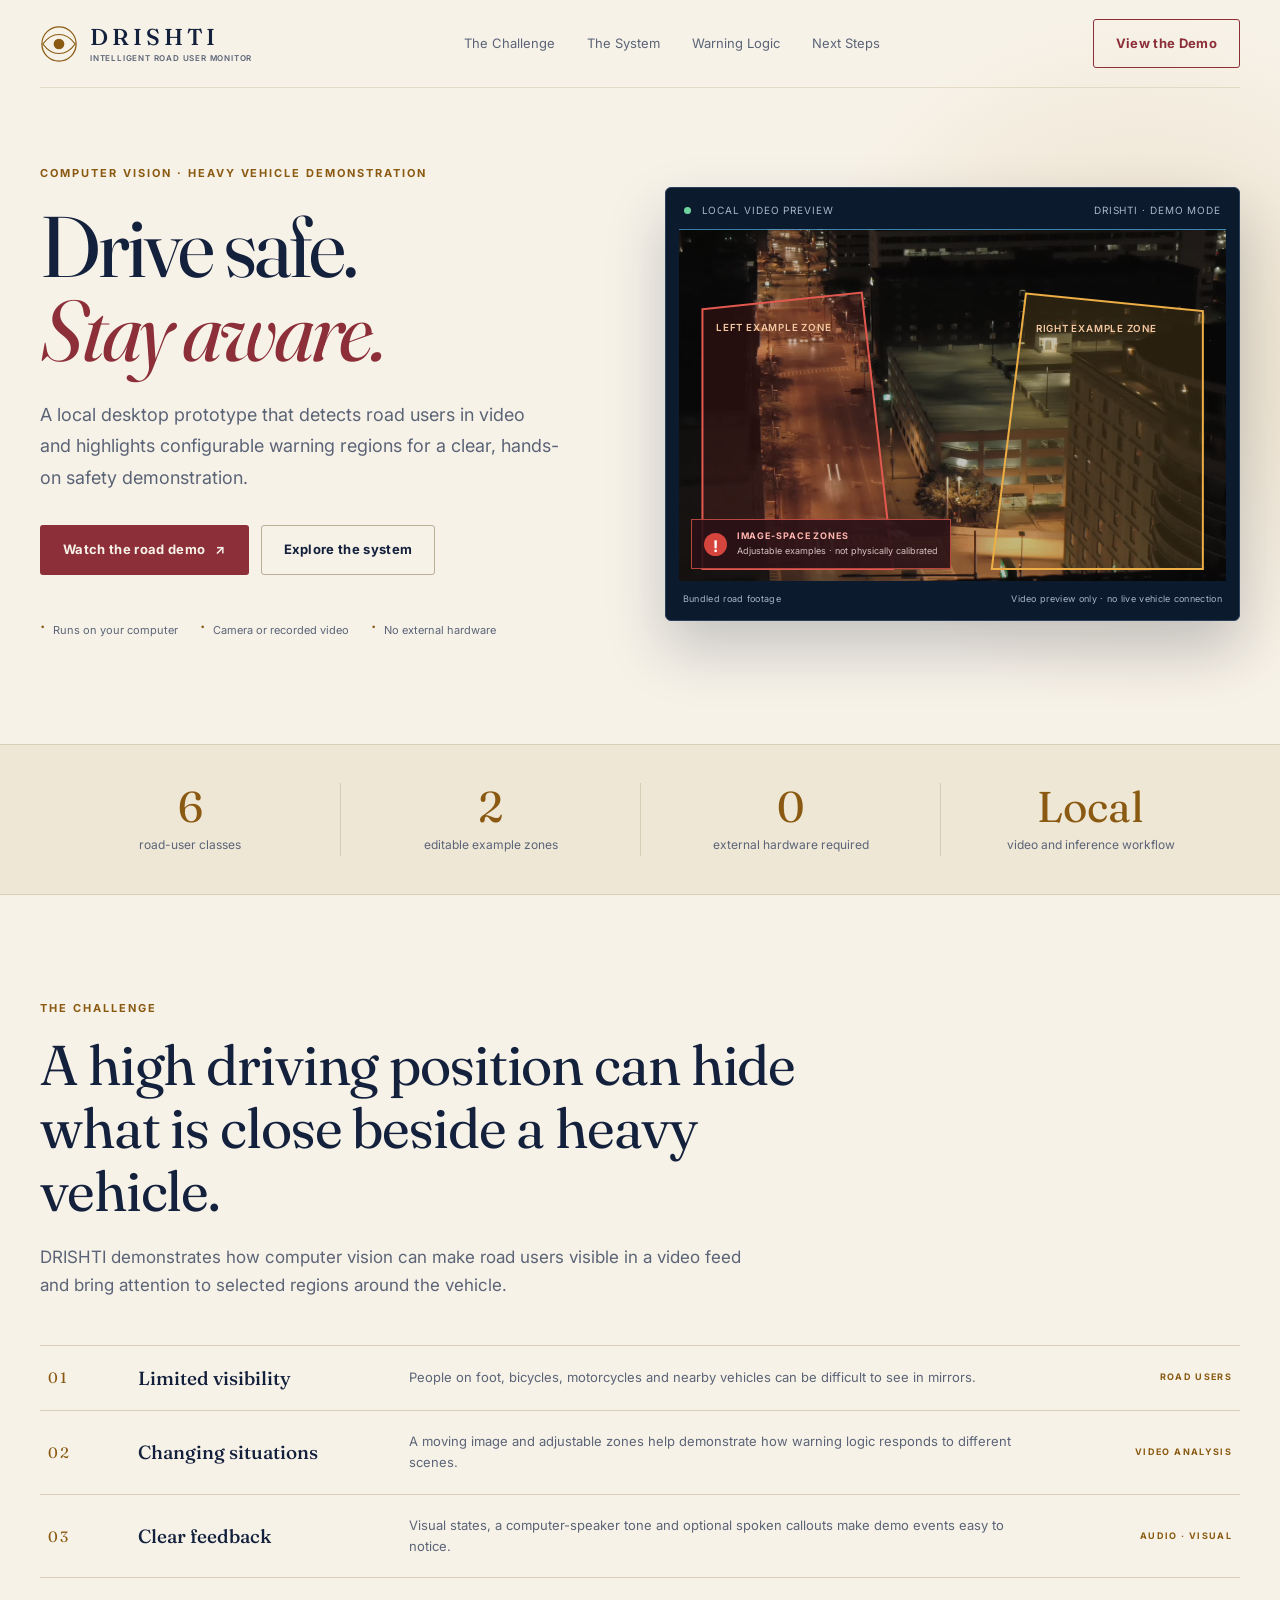
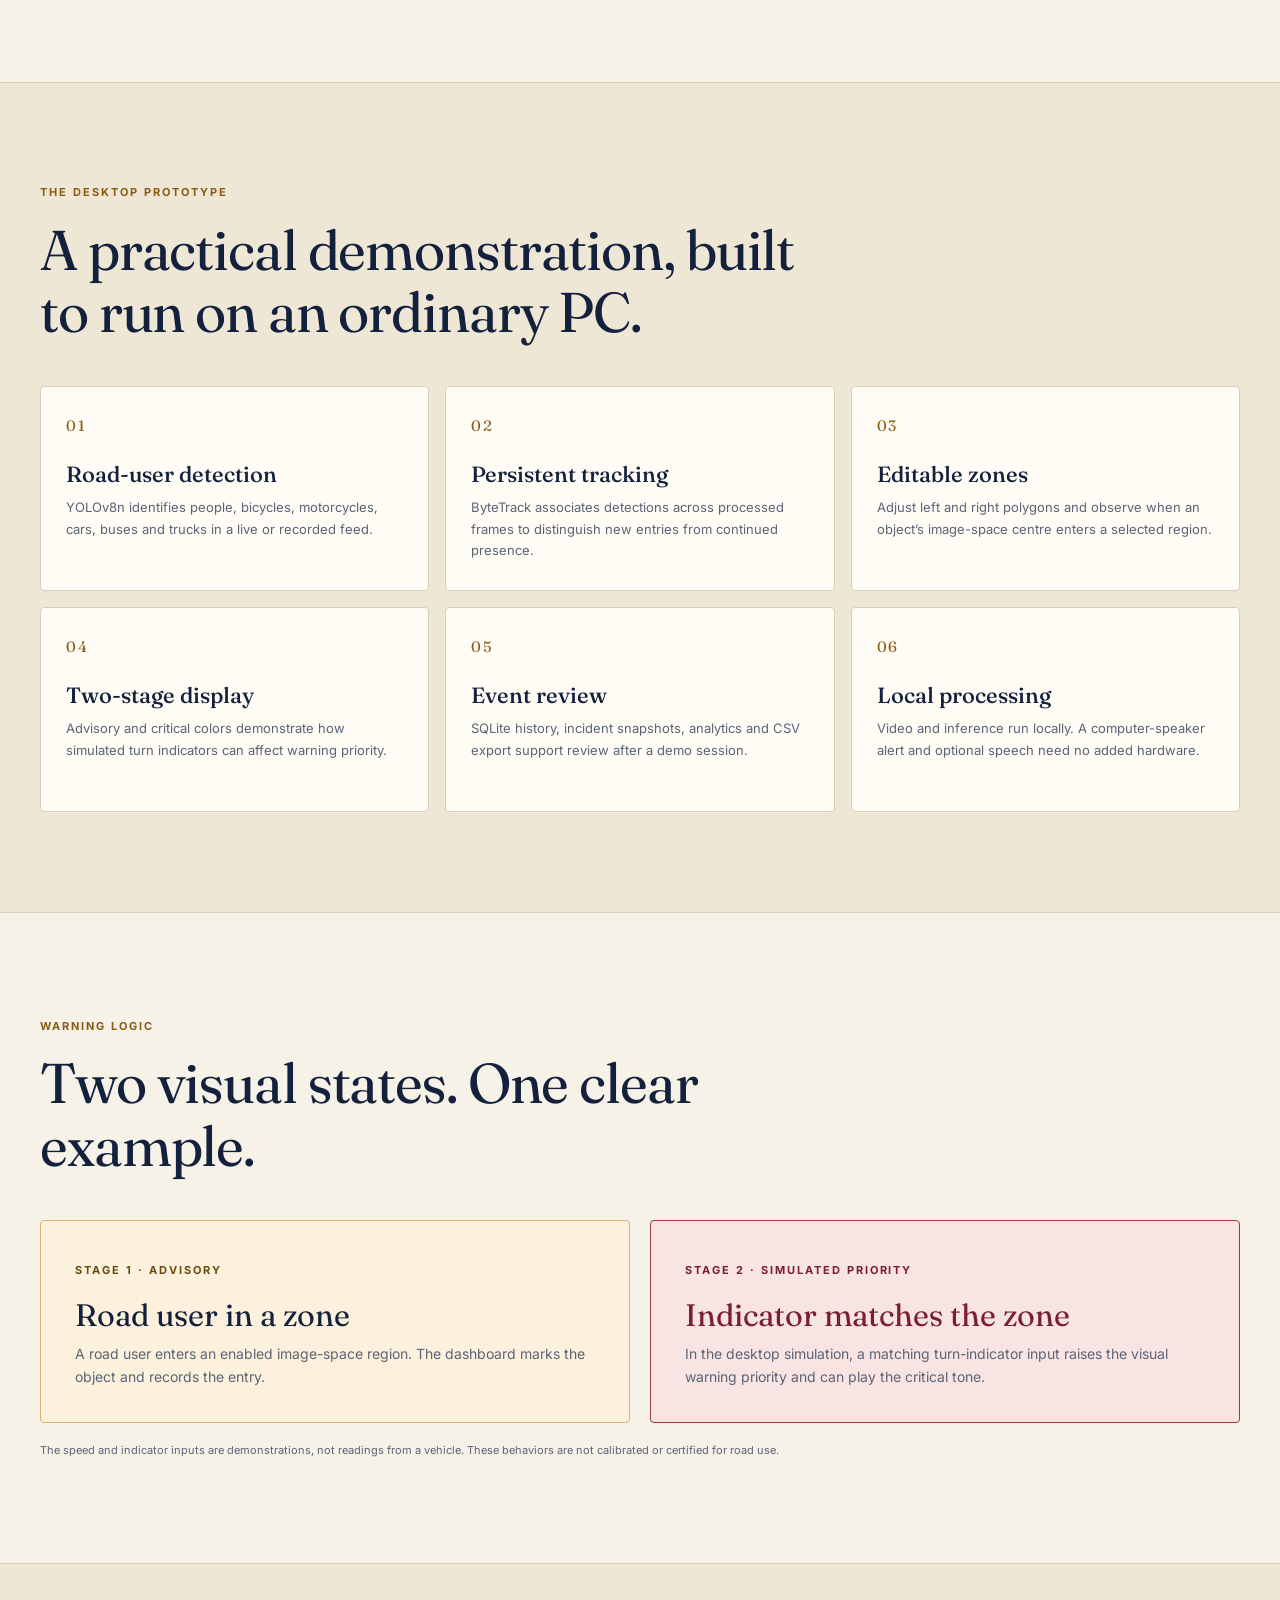
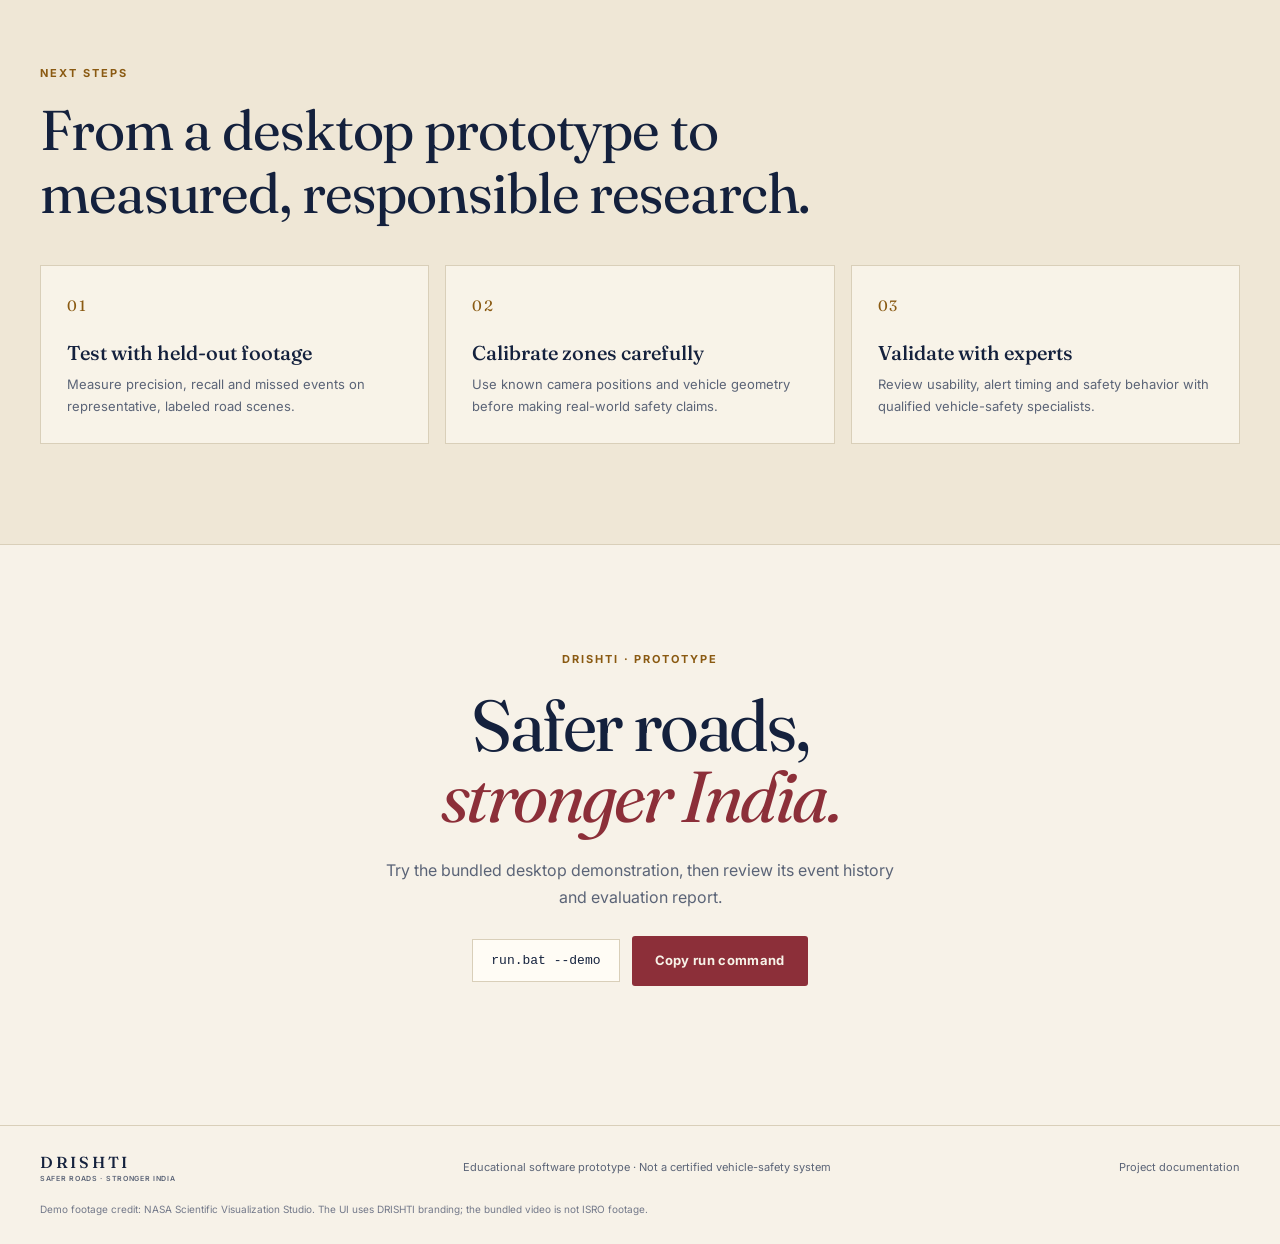
==== landing/index.html @ e50d5b83 "Publish DRISHTI blind-spot warning system" ====
<!doctype html>
<html lang="en">
<head>
  <meta charset="utf-8">
  <meta name="viewport" content="width=device-width, initial-scale=1">
  <meta name="theme-color" content="#F7F2E8">
  <meta name="description" content="DRISHTI is a local computer-vision demonstration for configurable heavy-vehicle warning zones.">
  <title>DRISHTI · Safer Roads, Stronger India</title>
  <link rel="preconnect" href="https://fonts.googleapis.com">
  <link rel="preconnect" href="https://fonts.gstatic.com" crossorigin>
  <link href="https://fonts.googleapis.com/css2?family=Fraunces:opsz,wght@9..144,400;9..144,500&family=Inter:wght@400;500;600;700&display=swap" rel="stylesheet">
  <link rel="stylesheet" href="landing.css">
  <script src="landing.js" defer></script>
</head>
<body>
  <div class="ambient" aria-hidden="true"></div>
  <header class="site-header wrap">
    <a class="brand" href="#top" aria-label="DRISHTI home">
      <svg viewBox="0 0 40 40" aria-hidden="true"><circle cx="20" cy="20" r="18"/><path d="M3 20c5-7 11-10 17-10s12 3 17 10c-5 7-11 10-17 10S8 27 3 20Z"/><circle class="brand-eye" cx="20" cy="20" r="5"/></svg>
      <span>DRISHTI<small>INTELLIGENT ROAD USER MONITOR</small></span>
    </a>
    <button class="menu-toggle" type="button" aria-expanded="false" aria-controls="main-nav">Menu</button>
    <nav id="main-nav" class="main-nav" aria-label="Main navigation">
      <a href="#challenge">The Challenge</a><a href="#system">The System</a><a href="#logic">Warning Logic</a><a href="#roadmap">Next Steps</a>
    </nav>
    <a class="button button-outline header-cta" href="#demo">View the Demo</a>
  </header>

  <main>
    <section id="top" class="hero wrap">
      <div class="hero-copy">
        <p class="eyebrow reveal">COMPUTER VISION · HEAVY VEHICLE DEMONSTRATION</p>
        <h1 class="reveal delay-1">Drive safe.<br><em>Stay aware.</em></h1>
        <p class="hero-intro reveal delay-2">A local desktop prototype that detects road users in video and highlights configurable warning regions for a clear, hands-on safety demonstration.</p>
        <div class="hero-actions reveal delay-3">
          <a class="button button-primary" href="#demo">Watch the road demo <span aria-hidden="true">↗</span></a>
          <a class="button button-quiet" href="#system">Explore the system</a>
        </div>
        <div class="hero-facts reveal delay-3"><span>Runs on your computer</span><span>Camera or recorded video</span><span>No external hardware</span></div>
      </div>
      <div class="monitor-shell reveal delay-2">
        <div class="monitor-top"><span><i class="live-dot"></i> LOCAL VIDEO PREVIEW</span><span>DRISHTI · DEMO MODE</span></div>
        <div class="video-stage" id="demo">
          <video class="road-video" autoplay muted loop playsinline preload="metadata">
            <source src="../assets/demo_road.webm" type="video/webm">
            Your browser cannot play this video. Use the Windows desktop application to run the demo.
          </video>
          <svg class="zone-overlay" viewBox="0 0 560 360" preserveAspectRatio="none" aria-hidden="true">
            <polygon points="24,82 187,65 219,348 24,348" class="left-zone"/>
            <polygon points="355,66 536,84 536,348 320,348" class="right-zone"/>
            <text x="38" y="104">LEFT EXAMPLE ZONE</text><text x="365" y="105">RIGHT EXAMPLE ZONE</text>
            <path class="scan-line" d="M0 0H560"/>
          </svg>
          <div class="monitor-alert"><span class="alert-mark">!</span><span><b>IMAGE-SPACE ZONES</b><small>Adjustable examples · not physically calibrated</small></span></div>
        </div>
        <div class="monitor-foot"><span>Bundled road footage</span><span>Video preview only · no live vehicle connection</span></div>
      </div>
    </section>

    <section class="stats-band" aria-label="Project overview">
      <div class="wrap stats-grid">
        <div><strong>6</strong><span>road-user classes</span></div><div><strong>2</strong><span>editable example zones</span></div>
        <div><strong>0</strong><span>external hardware required</span></div><div><strong>Local</strong><span>video and inference workflow</span></div>
      </div>
    </section>

    <section id="challenge" class="content-section wrap">
      <p class="eyebrow">THE CHALLENGE</p>
      <h2 class="section-title reveal">A high driving position can hide what is close beside a heavy vehicle.</h2>
      <p class="section-lead reveal">DRISHTI demonstrates how computer vision can make road users visible in a video feed and bring attention to selected regions around the vehicle.</p>
      <div class="challenge-list">
        <article class="challenge-row reveal"><span>01</span><b>Limited visibility</b><p class="muted">People on foot, bicycles, motorcycles and nearby vehicles can be difficult to see in mirrors.</p><span class="tag">ROAD USERS</span></article>
        <article class="challenge-row reveal"><span>02</span><b>Changing situations</b><p class="muted">A moving image and adjustable zones help demonstrate how warning logic responds to different scenes.</p><span class="tag">VIDEO ANALYSIS</span></article>
        <article class="challenge-row reveal"><span>03</span><b>Clear feedback</b><p class="muted">Visual states, a computer-speaker tone and optional spoken callouts make demo events easy to notice.</p><span class="tag">AUDIO · VISUAL</span></article>
      </div>
    </section>

    <section id="system" class="system-band">
      <div class="wrap content-section">
        <p class="eyebrow">THE DESKTOP PROTOTYPE</p>
        <h2 class="section-title reveal">A practical demonstration, built to run on an ordinary PC.</h2>
        <div class="feature-grid">
          <article class="feature-card reveal"><span class="feature-number">01</span><h3>Road-user detection</h3><p>YOLOv8n identifies people, bicycles, motorcycles, cars, buses and trucks in a live or recorded feed.</p></article>
          <article class="feature-card reveal"><span class="feature-number">02</span><h3>Persistent tracking</h3><p>ByteTrack associates detections across processed frames to distinguish new entries from continued presence.</p></article>
          <article class="feature-card reveal"><span class="feature-number">03</span><h3>Editable zones</h3><p>Adjust left and right polygons and observe when an object’s image-space centre enters a selected region.</p></article>
          <article class="feature-card reveal"><span class="feature-number">04</span><h3>Two-stage display</h3><p>Advisory and critical colors demonstrate how simulated turn indicators can affect warning priority.</p></article>
          <article class="feature-card reveal"><span class="feature-number">05</span><h3>Event review</h3><p>SQLite history, incident snapshots, analytics and CSV export support review after a demo session.</p></article>
          <article class="feature-card reveal"><span class="feature-number">06</span><h3>Local processing</h3><p>Video and inference run locally. A computer-speaker alert and optional speech need no added hardware.</p></article>
        </div>
      </div>
    </section>

    <section id="logic" class="content-section wrap">
      <p class="eyebrow">WARNING LOGIC</p>
      <h2 class="section-title reveal">Two visual states. One clear example.</h2>
      <div class="logic-grid">
        <article class="logic-card advisory reveal"><span class="eyebrow">STAGE 1 · ADVISORY</span><h3>Road user in a zone</h3><p>A road user enters an enabled image-space region. The dashboard marks the object and records the entry.</p></article>
        <article class="logic-card critical reveal"><span class="eyebrow">STAGE 2 · SIMULATED PRIORITY</span><h3>Indicator matches the zone</h3><p>In the desktop simulation, a matching turn-indicator input raises the visual warning priority and can play the critical tone.</p></article>
      </div>
      <p class="fine-print reveal">The speed and indicator inputs are demonstrations, not readings from a vehicle. These behaviors are not calibrated or certified for road use.</p>
    </section>

    <section id="roadmap" class="roadmap-band">
      <div class="wrap content-section">
        <p class="eyebrow">NEXT STEPS</p><h2 class="section-title reveal">From a desktop prototype to measured, responsible research.</h2>
        <div class="roadmap-grid">
          <article class="roadmap-card reveal"><span>01</span><h3>Test with held-out footage</h3><p>Measure precision, recall and missed events on representative, labeled road scenes.</p></article>
          <article class="roadmap-card reveal"><span>02</span><h3>Calibrate zones carefully</h3><p>Use known camera positions and vehicle geometry before making real-world safety claims.</p></article>
          <article class="roadmap-card reveal"><span>03</span><h3>Validate with experts</h3><p>Review usability, alert timing and safety behavior with qualified vehicle-safety specialists.</p></article>
        </div>
      </div>
    </section>

    <section class="closing wrap">
      <p class="eyebrow">DRISHTI · PROTOTYPE</p>
      <h2>Safer roads,<br><em>stronger India.</em></h2>
      <p class="muted">Try the bundled desktop demonstration, then review its event history and evaluation report.</p>
      <div class="run-command"><code>run.bat --demo</code><button id="copy-command" class="button button-primary" type="button">Copy run command</button></div>
      <p id="copy-status" class="copy-status" role="status" aria-live="polite"></p>
    </section>
  </main>

  <footer class="site-footer"><div class="wrap footer-inner"><a class="brand footer-brand" href="#top"><span>DRISHTI<small>SAFER ROADS · STRONGER INDIA</small></span></a><p>Educational software prototype · Not a certified vehicle-safety system</p><a href="../README.md">Project documentation</a></div><div class="wrap attribution">Demo footage credit: NASA Scientific Visualization Studio. The UI uses DRISHTI branding; the bundled video is not ISRO footage.</div></footer>
</body>
</html>
---- landing/landing.css ----
:root{--paper:#F7F2E8;--paper-deep:#EFE7D6;--ink:#14213D;--muted:#5B6477;--gold:#8A5A12;--red:#8C2F39;--line:#D9CFB9;--navy:#0C1A2E;--green:#6FD3A0;--serif:'Fraunces',Georgia,serif;--sans:'Inter',Arial,sans-serif}
*{box-sizing:border-box}html{scroll-behavior:smooth;scroll-padding-top:90px}body{margin:0;background:var(--paper);color:var(--ink);font:16px/1.65 var(--sans);overflow-x:hidden}a{color:inherit;text-decoration:none}button{font:inherit}.wrap{width:min(1200px,calc(100% - 64px));margin-inline:auto}.ambient{position:absolute;z-index:-1;right:-220px;top:0;width:720px;height:720px;border-radius:50%;background:radial-gradient(circle,rgba(168,120,43,.18),transparent 68%);pointer-events:none}.site-header{height:88px;display:flex;align-items:center;justify-content:space-between;gap:24px;border-bottom:1px solid rgba(217,207,185,.65)}.brand{display:flex;align-items:center;gap:12px;font:500 23px var(--serif);letter-spacing:.17em;white-space:nowrap}.brand svg{width:38px;height:38px;fill:none;stroke:var(--gold);stroke-width:1.3}.brand .brand-eye{fill:var(--gold)}.brand small{display:block;margin-top:2px;font:600 8px/1.4 var(--sans);letter-spacing:.1em;color:var(--muted)}.main-nav{display:flex;gap:clamp(16px,2.5vw,36px);font-size:13px;color:var(--muted)}.main-nav a{position:relative}.main-nav a:after{content:'';position:absolute;left:0;right:0;bottom:-7px;height:1px;background:var(--gold);transform:scaleX(0);transform-origin:left;transition:transform .25s}.main-nav a:hover:after,.main-nav a:focus-visible:after{transform:scaleX(1)}.button{display:inline-flex;justify-content:center;align-items:center;gap:10px;padding:13px 22px;border:1px solid transparent;border-radius:3px;font-size:13px;font-weight:700;letter-spacing:.025em;transition:transform .2s,box-shadow .2s,background .2s;cursor:pointer}.button:hover{transform:translateY(-2px);box-shadow:0 10px 24px rgba(140,47,57,.17)}.button-primary{background:var(--red);color:var(--paper)}.button-outline{border-color:var(--red);color:var(--red)}.button-quiet{border-color:#B9AE96}.menu-toggle{display:none;border:1px solid var(--line);background:transparent;border-radius:3px;padding:8px 12px;color:var(--ink)}
.hero{display:grid;grid-template-columns:1fr 1.05fr;align-items:center;gap:clamp(40px,6vw,80px);padding-top:76px;padding-bottom:100px}.eyebrow{margin:0;color:var(--gold);font-size:11px;font-weight:700;letter-spacing:.18em}.hero h1,.closing h2{margin:22px 0 26px;font:400 clamp(56px,7vw,86px)/.98 var(--serif);letter-spacing:-.035em}.hero h1 em,.closing h2 em{color:var(--red);font-weight:400}.hero-intro{max-width:520px;margin:0;color:var(--muted);font-size:18px;line-height:1.75}.hero-actions{display:flex;flex-wrap:wrap;gap:12px;margin-top:32px}.hero-facts{display:flex;flex-wrap:wrap;gap:10px 22px;margin-top:36px;color:var(--muted);font-size:11px}.hero-facts span:before{content:'·';color:var(--gold);font-size:20px;margin-right:8px}.monitor-shell{padding:13px;border:1px solid #2B3E5A;border-radius:6px;background:var(--navy);box-shadow:0 28px 58px rgba(20,33,61,.22);transform:translateZ(0)}.monitor-top,.monitor-foot{display:flex;justify-content:space-between;gap:12px;color:#A9B6C8;font-size:10px;letter-spacing:.09em}.monitor-top{padding:1px 5px 11px}.live-dot{display:inline-block;width:7px;height:7px;margin-right:7px;border-radius:50%;background:var(--green);box-shadow:0 0 0 0 rgba(111,211,160,.6);animation:pulse 1.7s infinite}.video-stage{position:relative;aspect-ratio:560/360;overflow:hidden;background:#08111F}.road-video{width:100%;height:100%;object-fit:cover;display:block;filter:brightness(.76) saturate(.82)}.zone-overlay{position:absolute;inset:0;width:100%;height:100%;pointer-events:none}.zone-overlay polygon{fill-opacity:.14;stroke-width:2;vector-effect:non-scaling-stroke}.left-zone{fill:#D6453D;stroke:#E4594F}.right-zone{fill:#EDAE45;stroke:#EDAE45}.zone-overlay text{font:600 10px var(--sans);fill:#F4C9A2;letter-spacing:.08em}.scan-line{stroke:#4CB3F0;stroke-width:2;opacity:.7;animation:scan 5s linear infinite}.monitor-alert{position:absolute;left:12px;bottom:12px;display:flex;align-items:center;gap:10px;padding:9px 12px;border:1px solid rgba(228,89,79,.75);background:rgba(42,17,23,.9);color:#FFB4AD}.alert-mark{display:grid;place-items:center;width:23px;height:23px;border-radius:50%;background:#D6453D;color:white;font-weight:700}.monitor-alert b,.monitor-alert small{display:block}.monitor-alert b{font-size:9px;letter-spacing:.1em}.monitor-alert small{color:#D6C2C0;font-size:9px}.monitor-foot{padding:11px 4px 0;font-size:9px;letter-spacing:.035em}
.stats-band{border-block:1px solid var(--line);background:var(--paper-deep)}.stats-grid{display:grid;grid-template-columns:repeat(4,1fr);padding-block:38px;text-align:center}.stats-grid>div+div{border-left:1px solid #D7CCB5}.stats-grid strong{display:block;color:var(--gold);font:400 43px/1.1 var(--serif)}.stats-grid span{color:var(--muted);font-size:12px}.content-section{padding-block:104px}.section-title{max-width:800px;margin:17px 0 20px;font:400 clamp(38px,5vw,56px)/1.12 var(--serif);letter-spacing:-.02em}.section-lead{max-width:720px;margin:0 0 46px;color:var(--muted);font-size:17px}.challenge-list{border-bottom:1px solid var(--line)}.challenge-row{display:grid;grid-template-columns:.35fr 1.25fr 3fr 1fr;align-items:center;gap:20px;padding:20px 8px;border-top:1px solid var(--line);transition:background .2s,padding .2s}.challenge-row:hover{padding-inline:16px;background:rgba(138,90,18,.045)}.challenge-row>span:first-child,.feature-number,.roadmap-card>span{color:var(--gold);font:400 15px var(--serif);letter-spacing:.1em}.challenge-row b{font:500 19px var(--serif)}.challenge-row p{margin:0;font-size:13px}.tag{justify-self:end;color:var(--gold);font-size:9px;font-weight:700;letter-spacing:.15em}.muted{color:var(--muted)}.system-band,.roadmap-band{background:var(--paper-deep);border-block:1px solid var(--line)}.system-band .content-section,.roadmap-band .content-section{padding-block:100px}.feature-grid{display:grid;grid-template-columns:repeat(3,1fr);gap:16px;margin-top:42px}.feature-card{min-height:205px;padding:25px;border:1px solid var(--line);background:#FFFCF5;border-radius:4px;transition:transform .3s,box-shadow .3s,border-color .3s}.feature-card:hover,.roadmap-card:hover{transform:translateY(-4px);border-color:#B8934A;box-shadow:0 16px 32px rgba(20,33,61,.09)}.feature-card h3,.roadmap-card h3{margin:22px 0 9px;font:500 22px var(--serif)}.feature-card p,.roadmap-card p{margin:0;color:var(--muted);font-size:13px}.logic-grid{display:grid;grid-template-columns:1fr 1fr;gap:20px;margin-top:42px}.logic-card{padding:34px;border:1px solid;border-radius:4px}.logic-card h3{margin:15px 0 8px;font:400 31px var(--serif)}.logic-card p{margin:0;font-size:14px;color:var(--muted)}.advisory{border-color:#D7B66E;background:#FBF1DC}.advisory .eyebrow{color:#6B4A10}.critical{border-color:#9B3A33;background:#F8E4E3}.critical .eyebrow,.critical h3{color:#7A1F2B}.fine-print{max-width:850px;margin:18px 0 0;color:var(--muted);font-size:11px}.roadmap-grid{display:grid;grid-template-columns:repeat(3,1fr);gap:16px;margin-top:40px}.roadmap-card{padding:26px;border:1px solid var(--line);background:rgba(255,252,245,.6);transition:transform .3s,box-shadow .3s,border-color .3s}.roadmap-card h3{font-size:20px}.closing{padding-block:105px;text-align:center}.closing h2{font-size:clamp(50px,6vw,72px)}.closing>p:not(.eyebrow):not(.copy-status){max-width:520px;margin:0 auto;color:var(--muted)}.run-command{display:flex;justify-content:center;align-items:center;gap:12px;margin-top:26px}.run-command code{padding:13px 18px;border:1px solid var(--line);background:#FFFCF5;font:13px ui-monospace,Consolas,monospace}.copy-status{min-height:24px;margin:10px 0 0;color:var(--gold);font-size:12px}.site-footer{padding-block:26px;border-top:1px solid var(--line);color:var(--muted);font-size:11px}.footer-inner{display:flex;align-items:center;justify-content:space-between;gap:18px;flex-wrap:wrap}.footer-inner p{margin:0}.footer-brand{color:var(--ink);font-size:16px}.footer-brand small{font-size:7px}.attribution{padding-top:18px;color:#73798A;font-size:10px}.reveal{opacity:1;transform:none}.js-ready .reveal{opacity:0;transform:translateY(18px);transition:opacity .7s,transform .7s}.js-ready .reveal.is-visible{opacity:1;transform:none}.delay-1{transition-delay:.1s!important}.delay-2{transition-delay:.2s!important}.delay-3{transition-delay:.3s!important}@keyframes pulse{70%{box-shadow:0 0 0 9px rgba(111,211,160,0)}}@keyframes scan{from{transform:translateY(0)}to{transform:translateY(360px)}}
@media(max-width:980px){.wrap{width:min(100% - 40px,760px)}.site-header{height:74px}.main-nav{gap:14px;font-size:11px}.header-cta{padding:10px 13px;font-size:11px}.hero{grid-template-columns:1fr;gap:42px;padding-top:58px;padding-bottom:72px}.hero-copy{max-width:680px}.monitor-shell{max-width:760px;width:100%;justify-self:center}.feature-grid{grid-template-columns:repeat(2,1fr)}.content-section,.system-band .content-section,.roadmap-band .content-section{padding-block:76px}}
@media(max-width:650px){.wrap{width:calc(100% - 36px)}.site-header{position:relative}.brand{font-size:20px}.menu-toggle{display:block;margin-left:auto}.header-cta{display:none}.main-nav{display:none;position:absolute;z-index:5;left:0;right:0;top:66px;padding:14px;background:#FFFCF5;border:1px solid var(--line);box-shadow:0 12px 26px rgba(20,33,61,.12);flex-direction:column;font-size:14px}.main-nav.open{display:flex}.main-nav a{padding:7px}.hero{padding-top:48px;padding-bottom:54px}.hero h1{font-size:58px}.hero-intro{font-size:16px}.hero-facts{gap:8px 14px}.monitor-shell{padding:8px}.monitor-top,.monitor-foot{font-size:8px}.monitor-alert{left:7px;bottom:7px;padding:6px 8px}.monitor-alert small{font-size:7px}.stats-grid{grid-template-columns:repeat(2,1fr);row-gap:20px;padding-block:25px}.stats-grid>div:nth-child(3){border-left:0}.stats-grid strong{font-size:35px}.challenge-row{grid-template-columns:32px 1fr;gap:8px 12px;padding:16px 4px}.challenge-row p{grid-column:2}.tag{grid-column:2;justify-self:start}.feature-grid,.logic-grid,.roadmap-grid{grid-template-columns:1fr}.feature-card{min-height:0}.section-title{font-size:40px}.content-section,.system-band .content-section,.roadmap-band .content-section{padding-block:62px}.logic-card{padding:24px}.run-command{flex-direction:column}.run-command code,.run-command button{width:100%}.footer-inner{align-items:flex-start;flex-direction:column}}
@media(prefers-reduced-motion:reduce){*,*::before,*::after{scroll-behavior:auto!important;animation:none!important;transition:none!important}.js-ready .reveal{opacity:1;transform:none}}
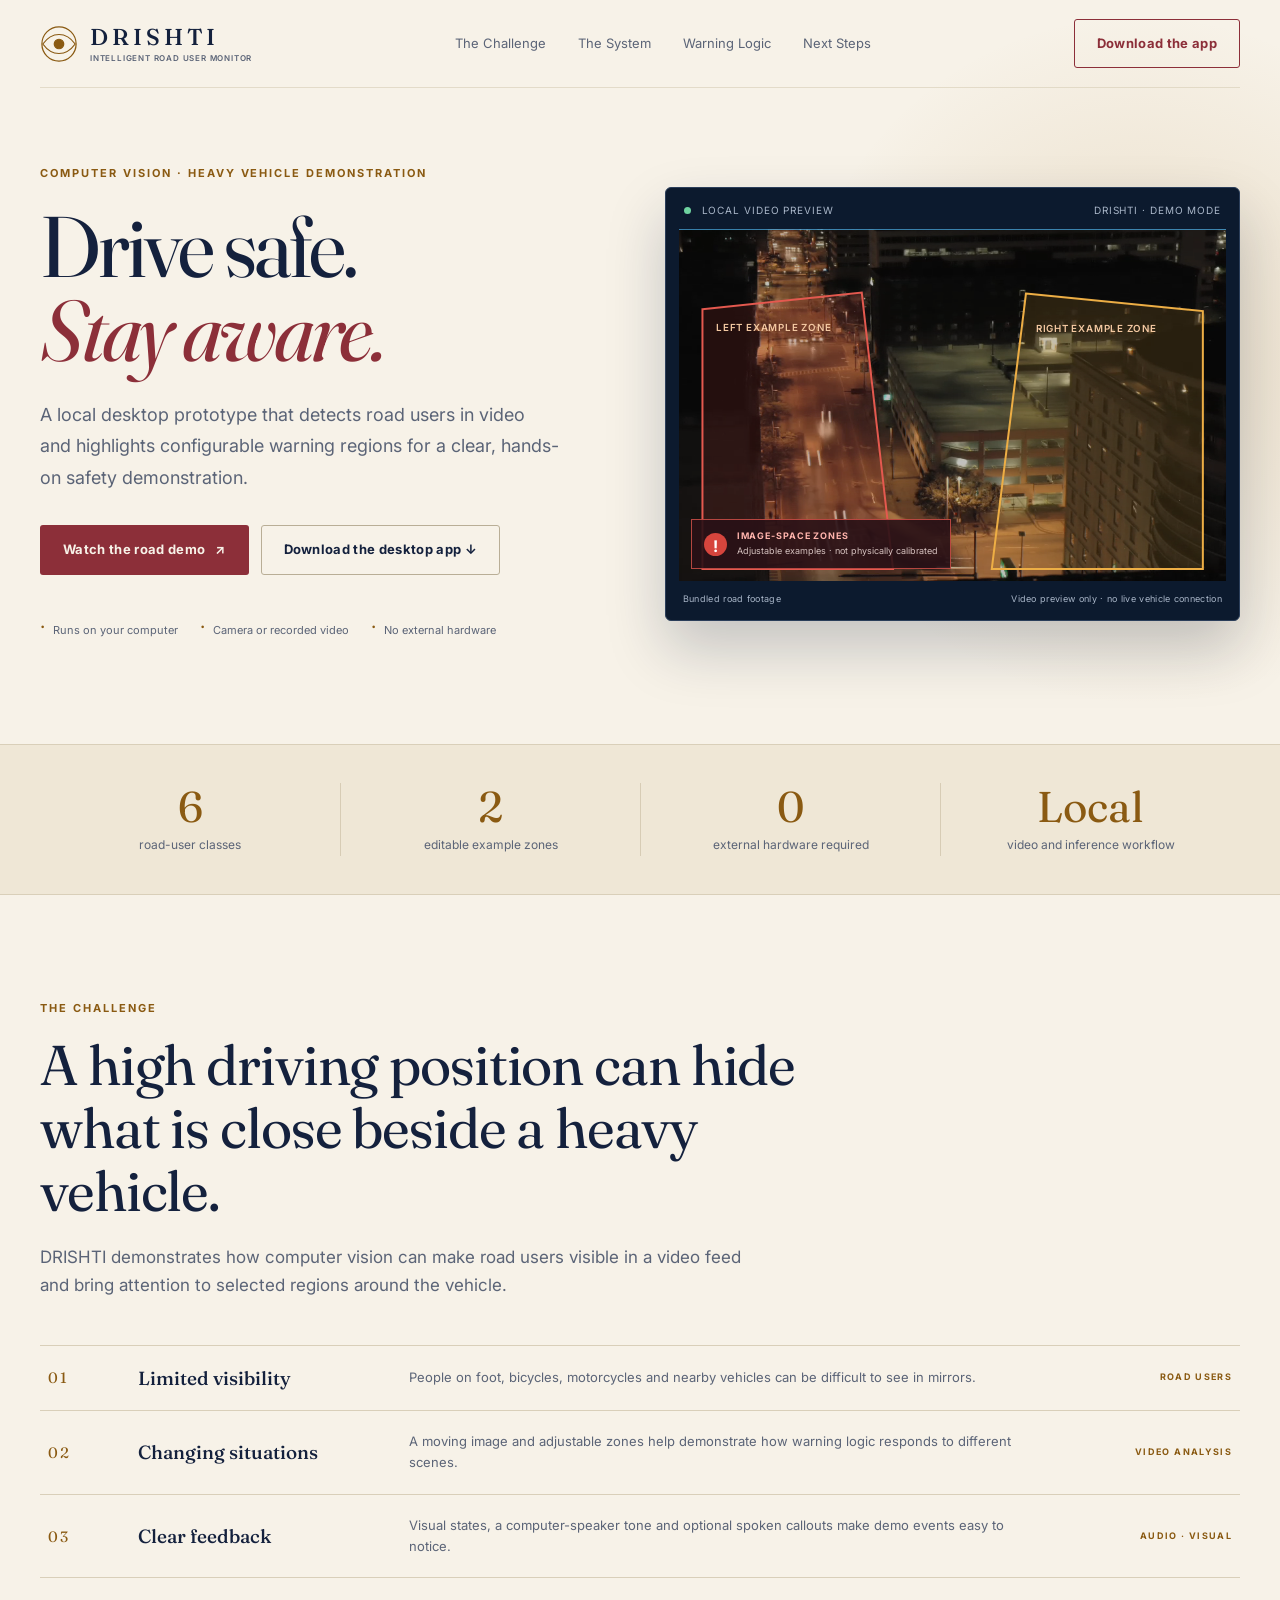
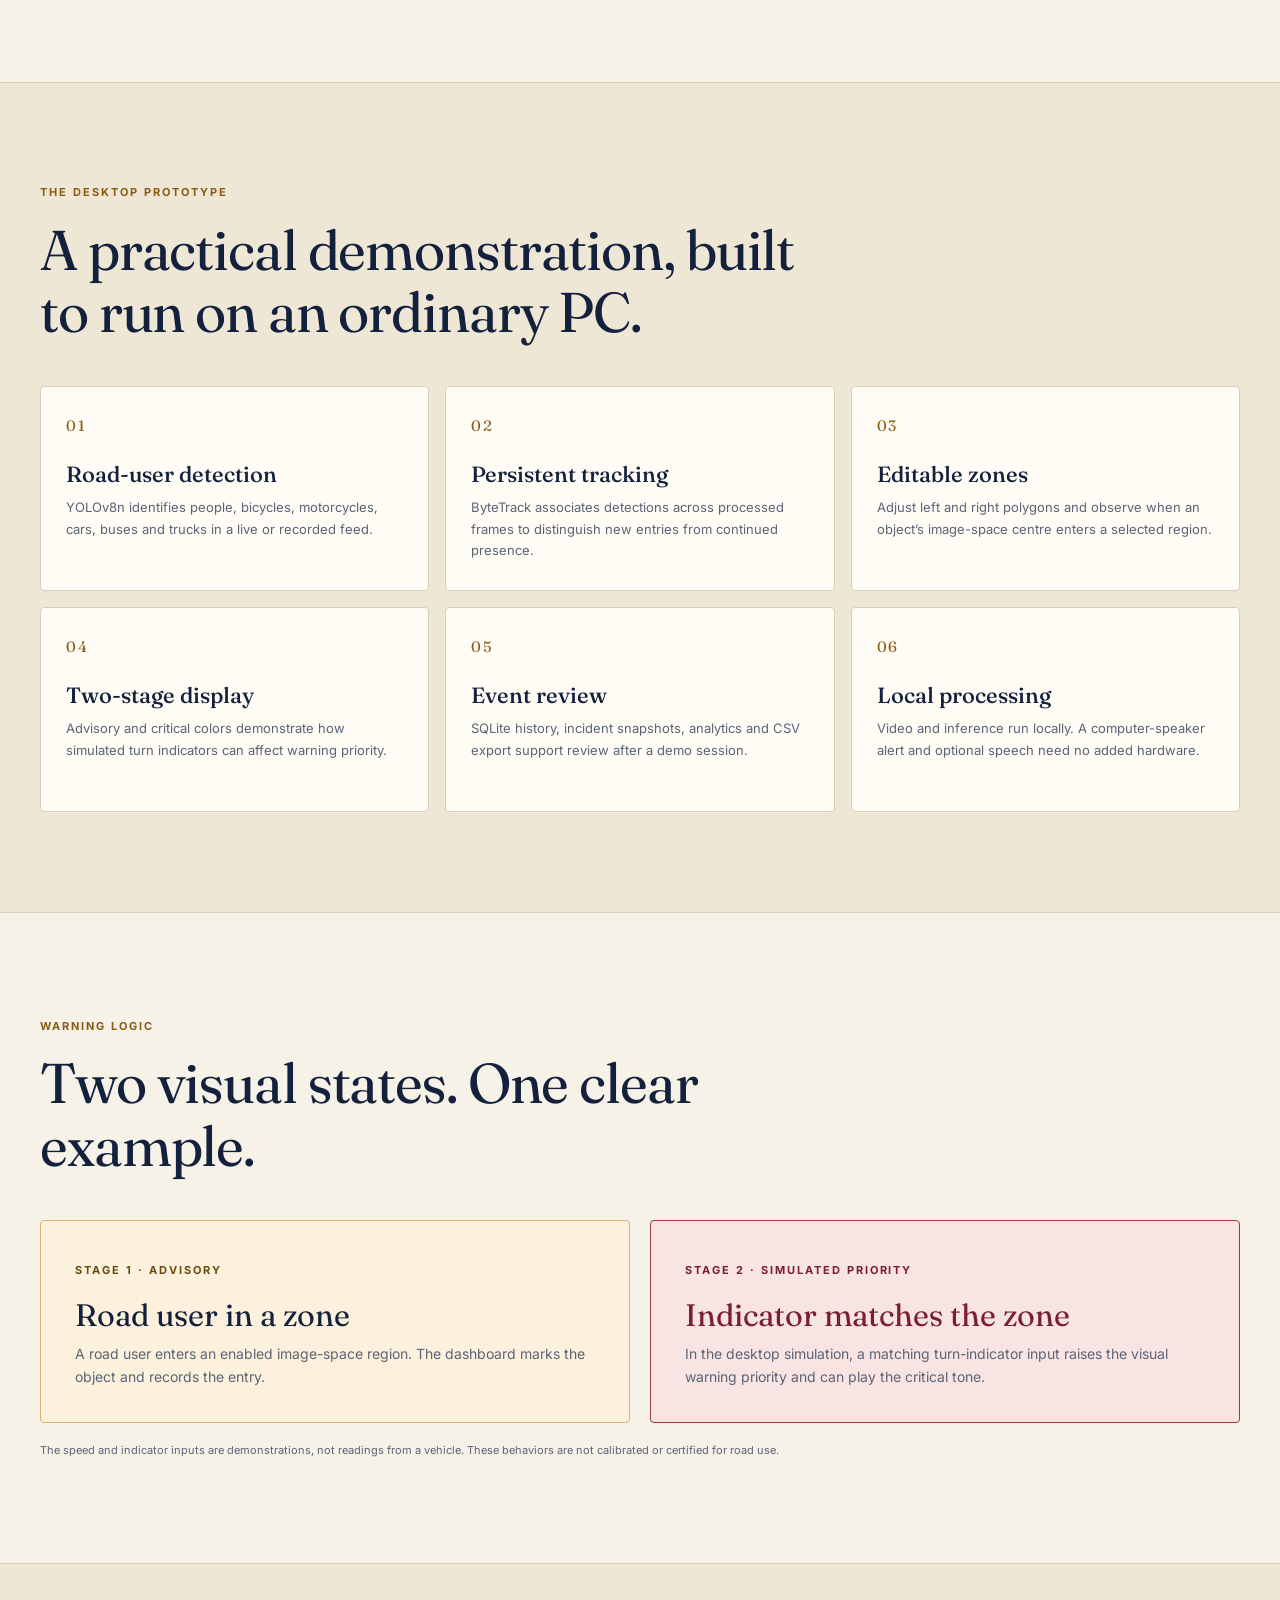
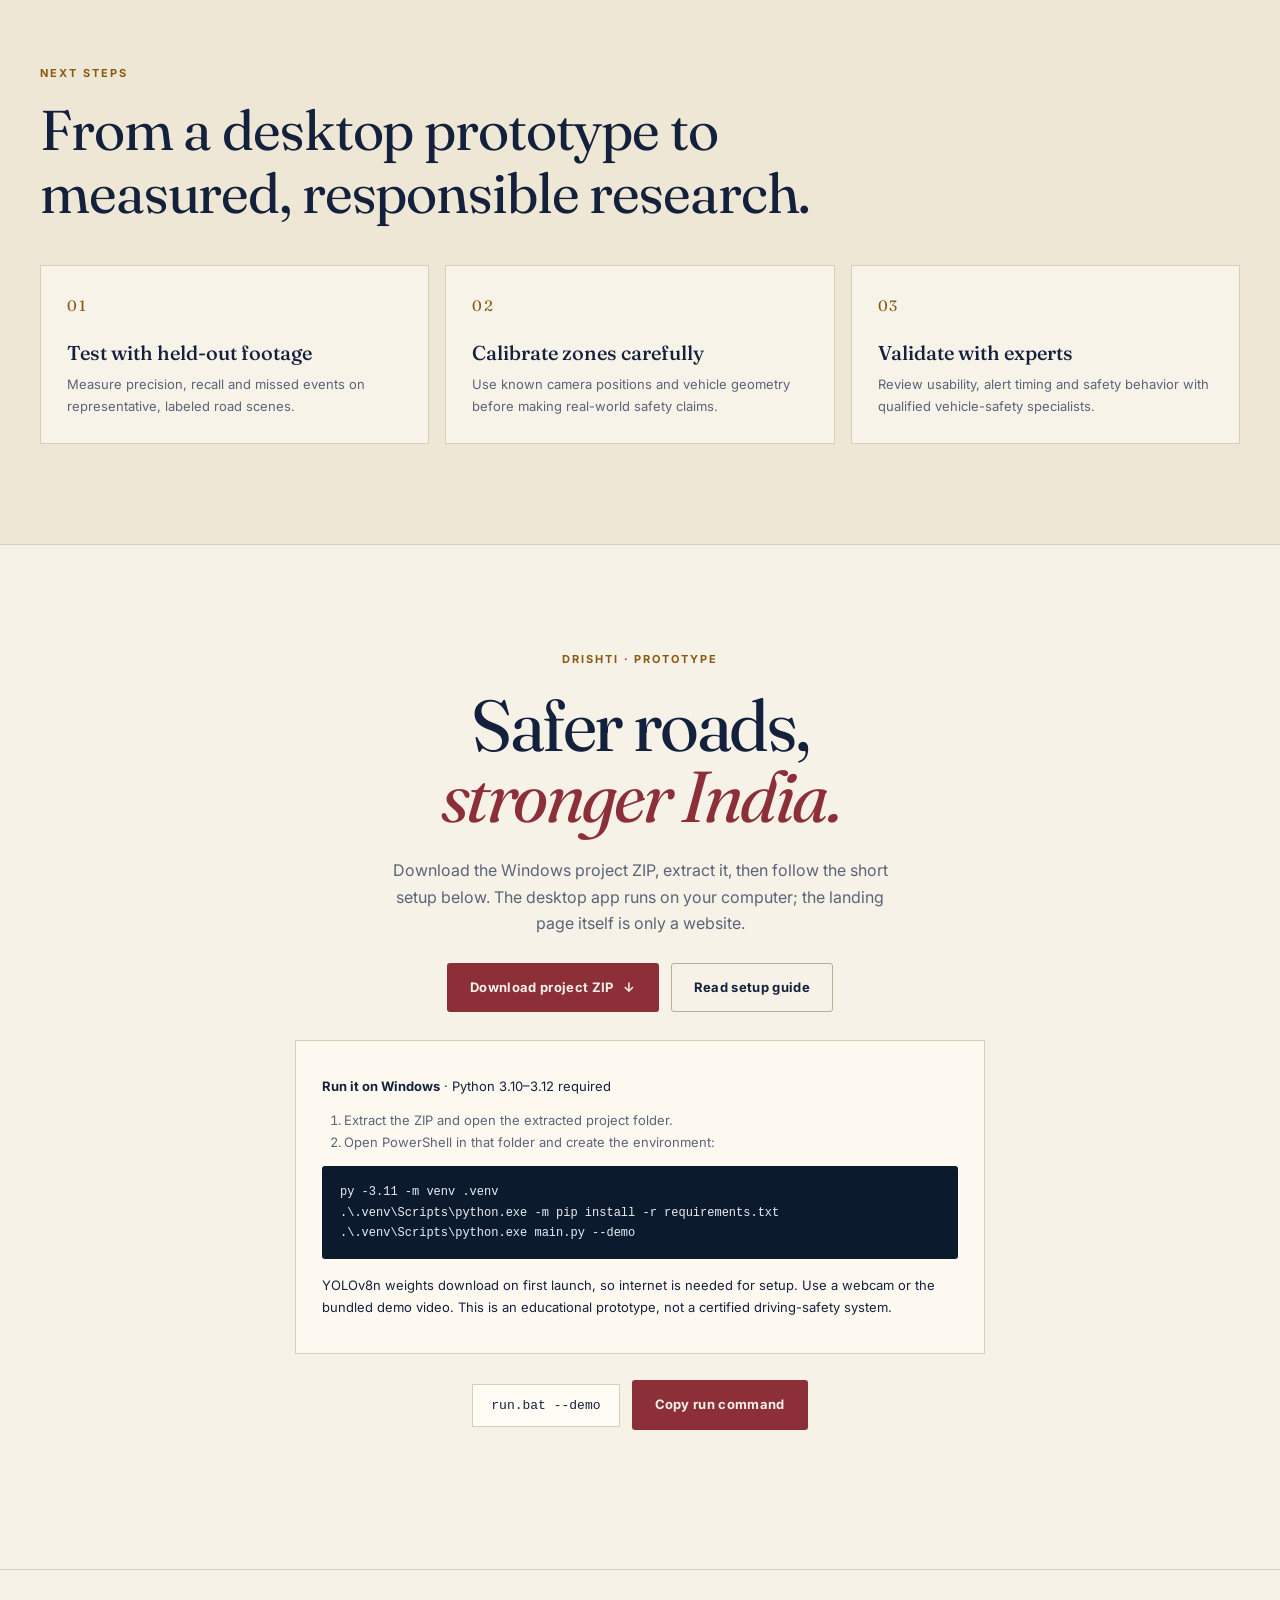
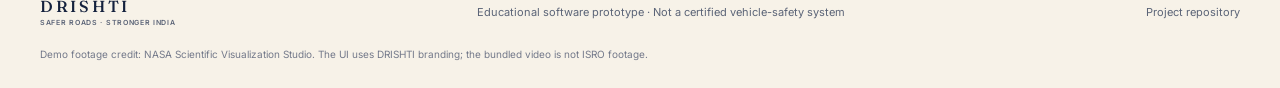
==== commit b2416e95: "Deploy downloadable DRISHTI landing page" ====
--- a/landing/index.html
+++ b/landing/index.html
@@ -23,7 +23,7 @@
     <nav id="main-nav" class="main-nav" aria-label="Main navigation">
       <a href="#challenge">The Challenge</a><a href="#system">The System</a><a href="#logic">Warning Logic</a><a href="#roadmap">Next Steps</a>
     </nav>
-    <a class="button button-outline header-cta" href="#demo">View the Demo</a>
+    <a class="button button-outline header-cta" href="https://github.com/spidyxrud-dot/drishti-blind-spot-warning-system/archive/refs/heads/main.zip">Download the app</a>
   </header>
 
   <main>
@@ -34,7 +34,7 @@
         <p class="hero-intro reveal delay-2">A local desktop prototype that detects road users in video and highlights configurable warning regions for a clear, hands-on safety demonstration.</p>
         <div class="hero-actions reveal delay-3">
           <a class="button button-primary" href="#demo">Watch the road demo <span aria-hidden="true">↗</span></a>
-          <a class="button button-quiet" href="#system">Explore the system</a>
+          <a class="button button-quiet" href="https://github.com/spidyxrud-dot/drishti-blind-spot-warning-system/archive/refs/heads/main.zip">Download the desktop app ↓</a>
         </div>
         <div class="hero-facts reveal delay-3"><span>Runs on your computer</span><span>Camera or recorded video</span><span>No external hardware</span></div>
       </div>
@@ -114,12 +114,27 @@
     <section class="closing wrap">
       <p class="eyebrow">DRISHTI · PROTOTYPE</p>
       <h2>Safer roads,<br><em>stronger India.</em></h2>
-      <p class="muted">Try the bundled desktop demonstration, then review its event history and evaluation report.</p>
+      <p class="muted">Download the Windows project ZIP, extract it, then follow the short setup below. The desktop app runs on your computer; the landing page itself is only a website.</p>
+      <div class="download-actions">
+        <a class="button button-primary" href="https://github.com/spidyxrud-dot/drishti-blind-spot-warning-system/archive/refs/heads/main.zip">Download project ZIP <span aria-hidden="true">↓</span></a>
+        <a class="button button-quiet" href="https://github.com/spidyxrud-dot/drishti-blind-spot-warning-system/blob/main/README.md">Read setup guide</a>
+      </div>
+      <div class="setup-guide">
+        <p><strong>Run it on Windows</strong> · Python 3.10–3.12 required</p>
+        <ol>
+          <li>Extract the ZIP and open the extracted project folder.</li>
+          <li>Open PowerShell in that folder and create the environment:</li>
+        </ol>
+        <pre><code>py -3.11 -m venv .venv
+.\.venv\Scripts\python.exe -m pip install -r requirements.txt
+.\.venv\Scripts\python.exe main.py --demo</code></pre>
+        <p>YOLOv8n weights download on first launch, so internet is needed for setup. Use a webcam or the bundled demo video. This is an educational prototype, not a certified driving-safety system.</p>
+      </div>
       <div class="run-command"><code>run.bat --demo</code><button id="copy-command" class="button button-primary" type="button">Copy run command</button></div>
       <p id="copy-status" class="copy-status" role="status" aria-live="polite"></p>
     </section>
   </main>
 
-  <footer class="site-footer"><div class="wrap footer-inner"><a class="brand footer-brand" href="#top"><span>DRISHTI<small>SAFER ROADS · STRONGER INDIA</small></span></a><p>Educational software prototype · Not a certified vehicle-safety system</p><a href="../README.md">Project documentation</a></div><div class="wrap attribution">Demo footage credit: NASA Scientific Visualization Studio. The UI uses DRISHTI branding; the bundled video is not ISRO footage.</div></footer>
+  <footer class="site-footer"><div class="wrap footer-inner"><a class="brand footer-brand" href="#top"><span>DRISHTI<small>SAFER ROADS · STRONGER INDIA</small></span></a><p>Educational software prototype · Not a certified vehicle-safety system</p><a href="https://github.com/spidyxrud-dot/drishti-blind-spot-warning-system">Project repository</a></div><div class="wrap attribution">Demo footage credit: NASA Scientific Visualization Studio. The UI uses DRISHTI branding; the bundled video is not ISRO footage.</div></footer>
 </body>
 </html>
--- a/landing/landing.css
+++ b/landing/landing.css
@@ -5,3 +5,5 @@
 @media(max-width:980px){.wrap{width:min(100% - 40px,760px)}.site-header{height:74px}.main-nav{gap:14px;font-size:11px}.header-cta{padding:10px 13px;font-size:11px}.hero{grid-template-columns:1fr;gap:42px;padding-top:58px;padding-bottom:72px}.hero-copy{max-width:680px}.monitor-shell{max-width:760px;width:100%;justify-self:center}.feature-grid{grid-template-columns:repeat(2,1fr)}.content-section,.system-band .content-section,.roadmap-band .content-section{padding-block:76px}}
 @media(max-width:650px){.wrap{width:calc(100% - 36px)}.site-header{position:relative}.brand{font-size:20px}.menu-toggle{display:block;margin-left:auto}.header-cta{display:none}.main-nav{display:none;position:absolute;z-index:5;left:0;right:0;top:66px;padding:14px;background:#FFFCF5;border:1px solid var(--line);box-shadow:0 12px 26px rgba(20,33,61,.12);flex-direction:column;font-size:14px}.main-nav.open{display:flex}.main-nav a{padding:7px}.hero{padding-top:48px;padding-bottom:54px}.hero h1{font-size:58px}.hero-intro{font-size:16px}.hero-facts{gap:8px 14px}.monitor-shell{padding:8px}.monitor-top,.monitor-foot{font-size:8px}.monitor-alert{left:7px;bottom:7px;padding:6px 8px}.monitor-alert small{font-size:7px}.stats-grid{grid-template-columns:repeat(2,1fr);row-gap:20px;padding-block:25px}.stats-grid>div:nth-child(3){border-left:0}.stats-grid strong{font-size:35px}.challenge-row{grid-template-columns:32px 1fr;gap:8px 12px;padding:16px 4px}.challenge-row p{grid-column:2}.tag{grid-column:2;justify-self:start}.feature-grid,.logic-grid,.roadmap-grid{grid-template-columns:1fr}.feature-card{min-height:0}.section-title{font-size:40px}.content-section,.system-band .content-section,.roadmap-band .content-section{padding-block:62px}.logic-card{padding:24px}.run-command{flex-direction:column}.run-command code,.run-command button{width:100%}.footer-inner{align-items:flex-start;flex-direction:column}}
 @media(prefers-reduced-motion:reduce){*,*::before,*::after{scroll-behavior:auto!important;animation:none!important;transition:none!important}.js-ready .reveal{opacity:1;transform:none}}
+
+.download-actions{display:flex;justify-content:center;flex-wrap:wrap;gap:12px;margin-top:26px}.setup-guide{max-width:690px;margin:28px auto 0;padding:22px 26px;text-align:left;border:1px solid var(--line);background:rgba(255,252,245,.72)}.setup-guide p{font-size:13px!important}.setup-guide ol{padding-left:22px;color:var(--muted);font-size:13px}.setup-guide pre{overflow:auto;padding:16px 18px;background:var(--navy);color:#E9EEF5;border-radius:3px;font-size:12px;line-height:1.7}.setup-guide code{font-family:ui-monospace,Consolas,monospace}.setup-guide p:last-child{margin-top:16px!important}
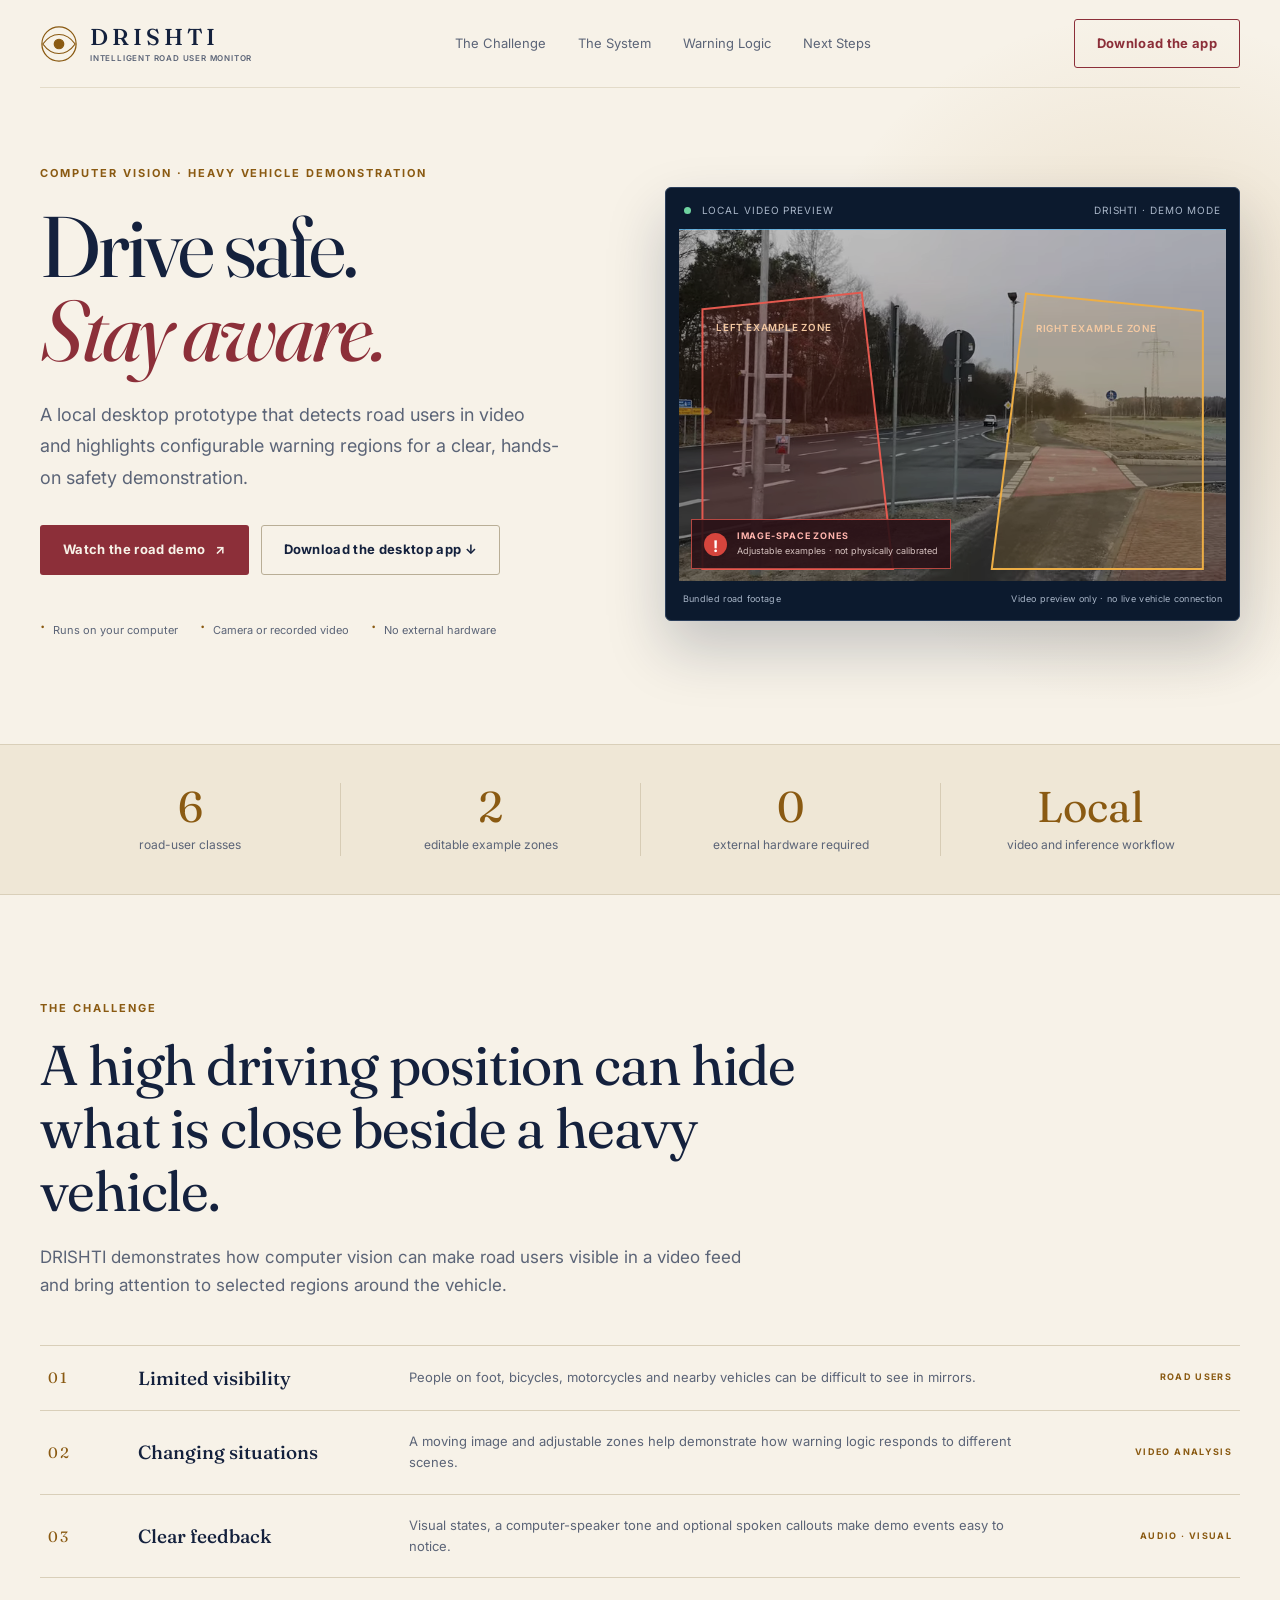
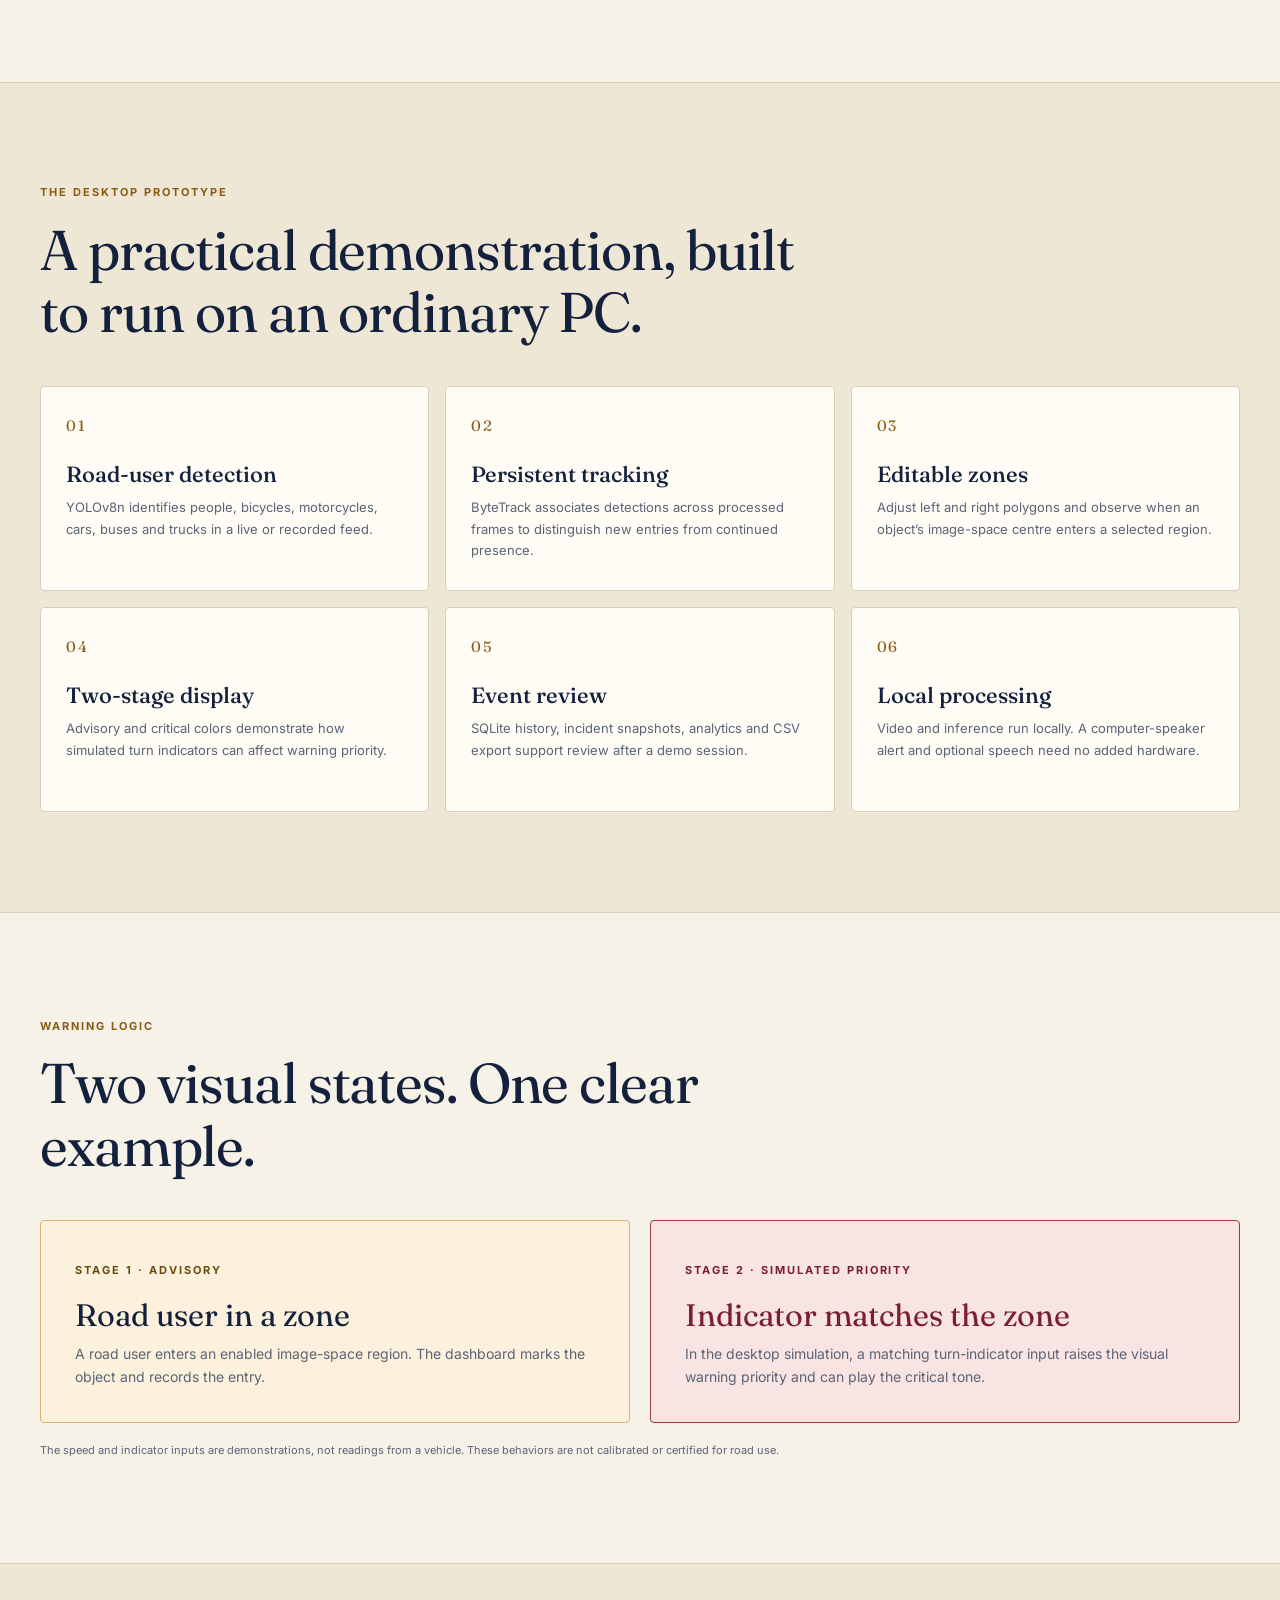
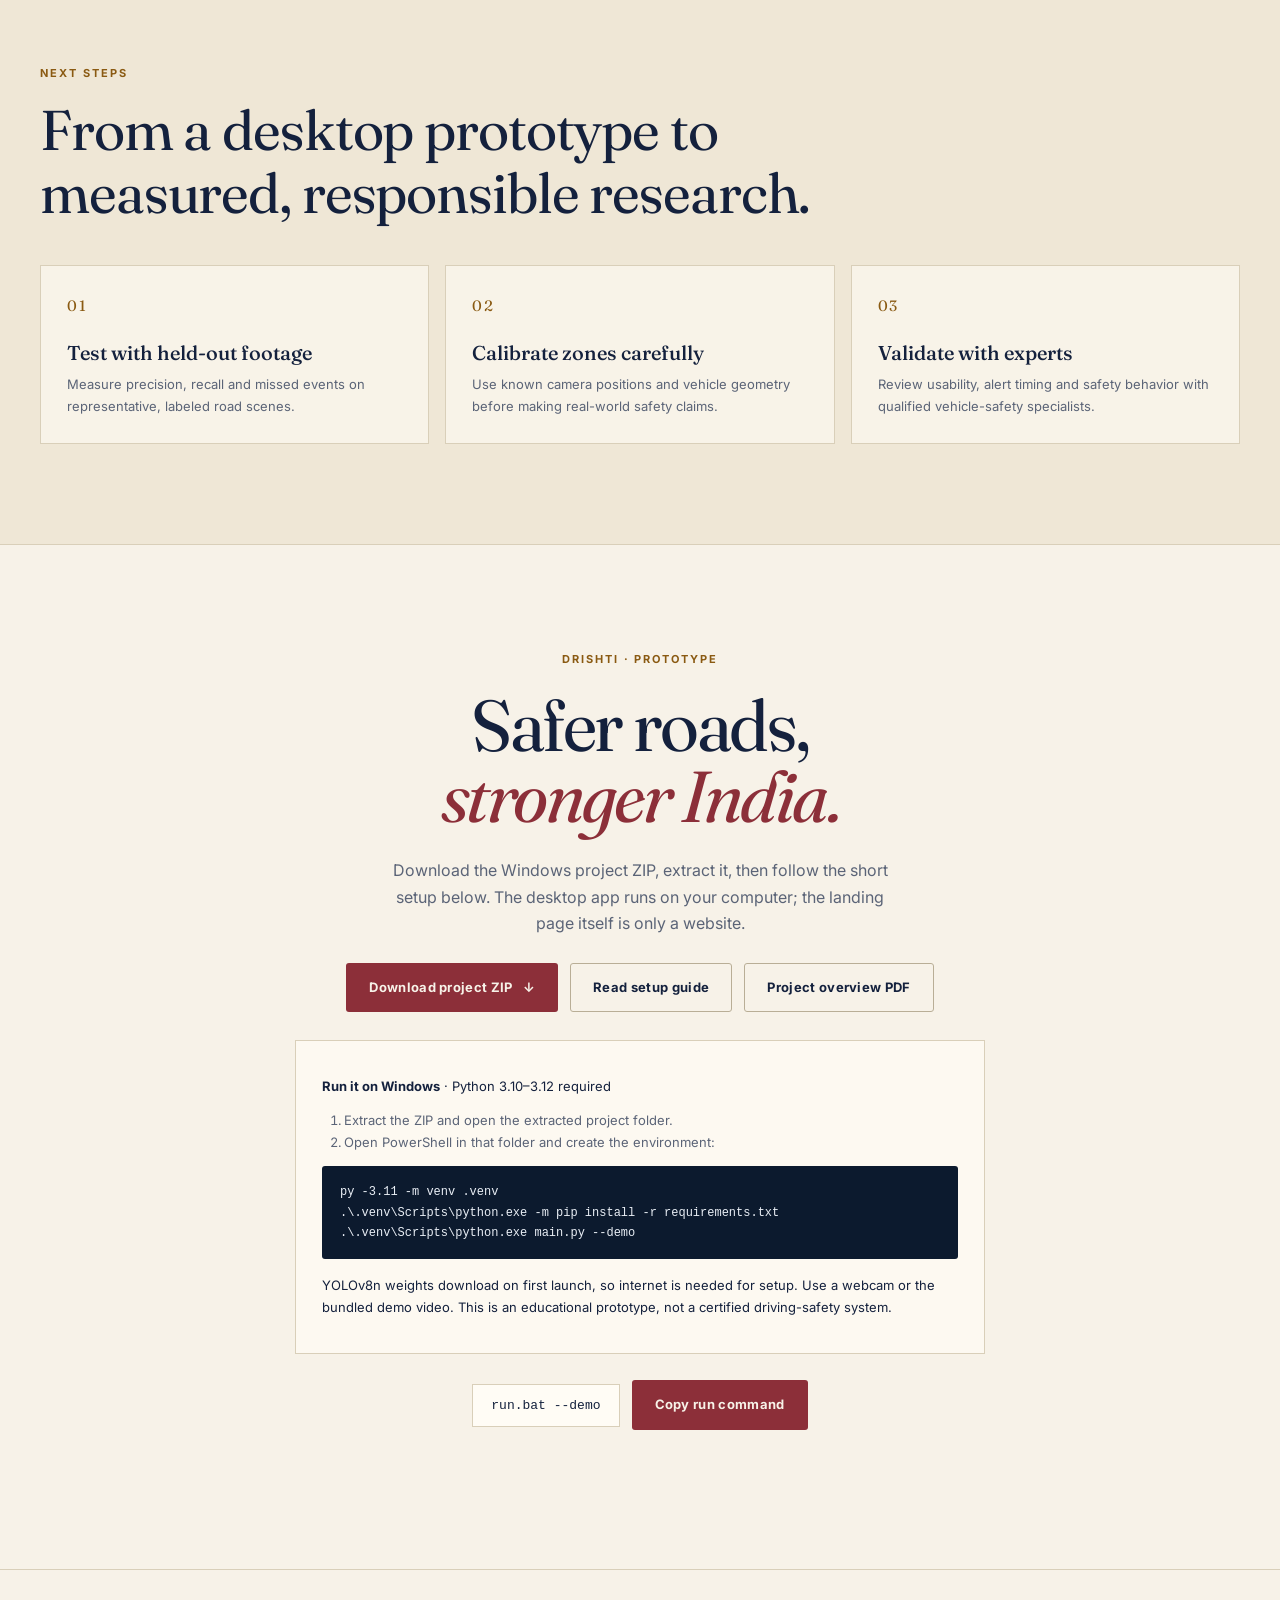
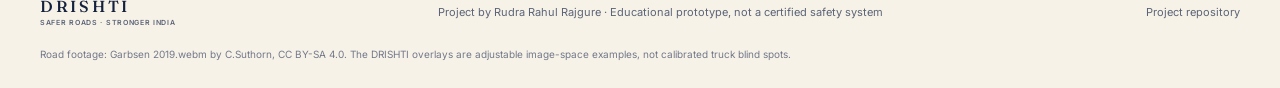
==== commit a3046927: "Refresh road demo and project overview" ====
--- a/landing/index.html
+++ b/landing/index.html
@@ -118,6 +118,7 @@
       <div class="download-actions">
         <a class="button button-primary" href="https://github.com/spidyxrud-dot/drishti-blind-spot-warning-system/archive/refs/heads/main.zip">Download project ZIP <span aria-hidden="true">↓</span></a>
         <a class="button button-quiet" href="https://github.com/spidyxrud-dot/drishti-blind-spot-warning-system/blob/main/README.md">Read setup guide</a>
+        <a class="button button-quiet" href="../output/pdf/DRISHTI_Project_Overview.pdf">Project overview PDF</a>
       </div>
       <div class="setup-guide">
         <p><strong>Run it on Windows</strong> · Python 3.10–3.12 required</p>
@@ -135,6 +136,6 @@
     </section>
   </main>
 
-  <footer class="site-footer"><div class="wrap footer-inner"><a class="brand footer-brand" href="#top"><span>DRISHTI<small>SAFER ROADS · STRONGER INDIA</small></span></a><p>Educational software prototype · Not a certified vehicle-safety system</p><a href="https://github.com/spidyxrud-dot/drishti-blind-spot-warning-system">Project repository</a></div><div class="wrap attribution">Demo footage credit: NASA Scientific Visualization Studio. The UI uses DRISHTI branding; the bundled video is not ISRO footage.</div></footer>
+  <footer class="site-footer"><div class="wrap footer-inner"><a class="brand footer-brand" href="#top"><span>DRISHTI<small>SAFER ROADS · STRONGER INDIA</small></span></a><p>Project by Rudra Rahul Rajgure · Educational prototype, not a certified safety system</p><a href="https://github.com/spidyxrud-dot/drishti-blind-spot-warning-system">Project repository</a></div><div class="wrap attribution">Road footage: <a href="https://commons.wikimedia.org/wiki/File:Garbsen_2019.webm">Garbsen 2019.webm</a> by <a href="https://commons.wikimedia.org/wiki/User:C.Suthorn">C.Suthorn</a>, CC BY-SA 4.0. The DRISHTI overlays are adjustable image-space examples, not calibrated truck blind spots.</div></footer>
 </body>
 </html>
